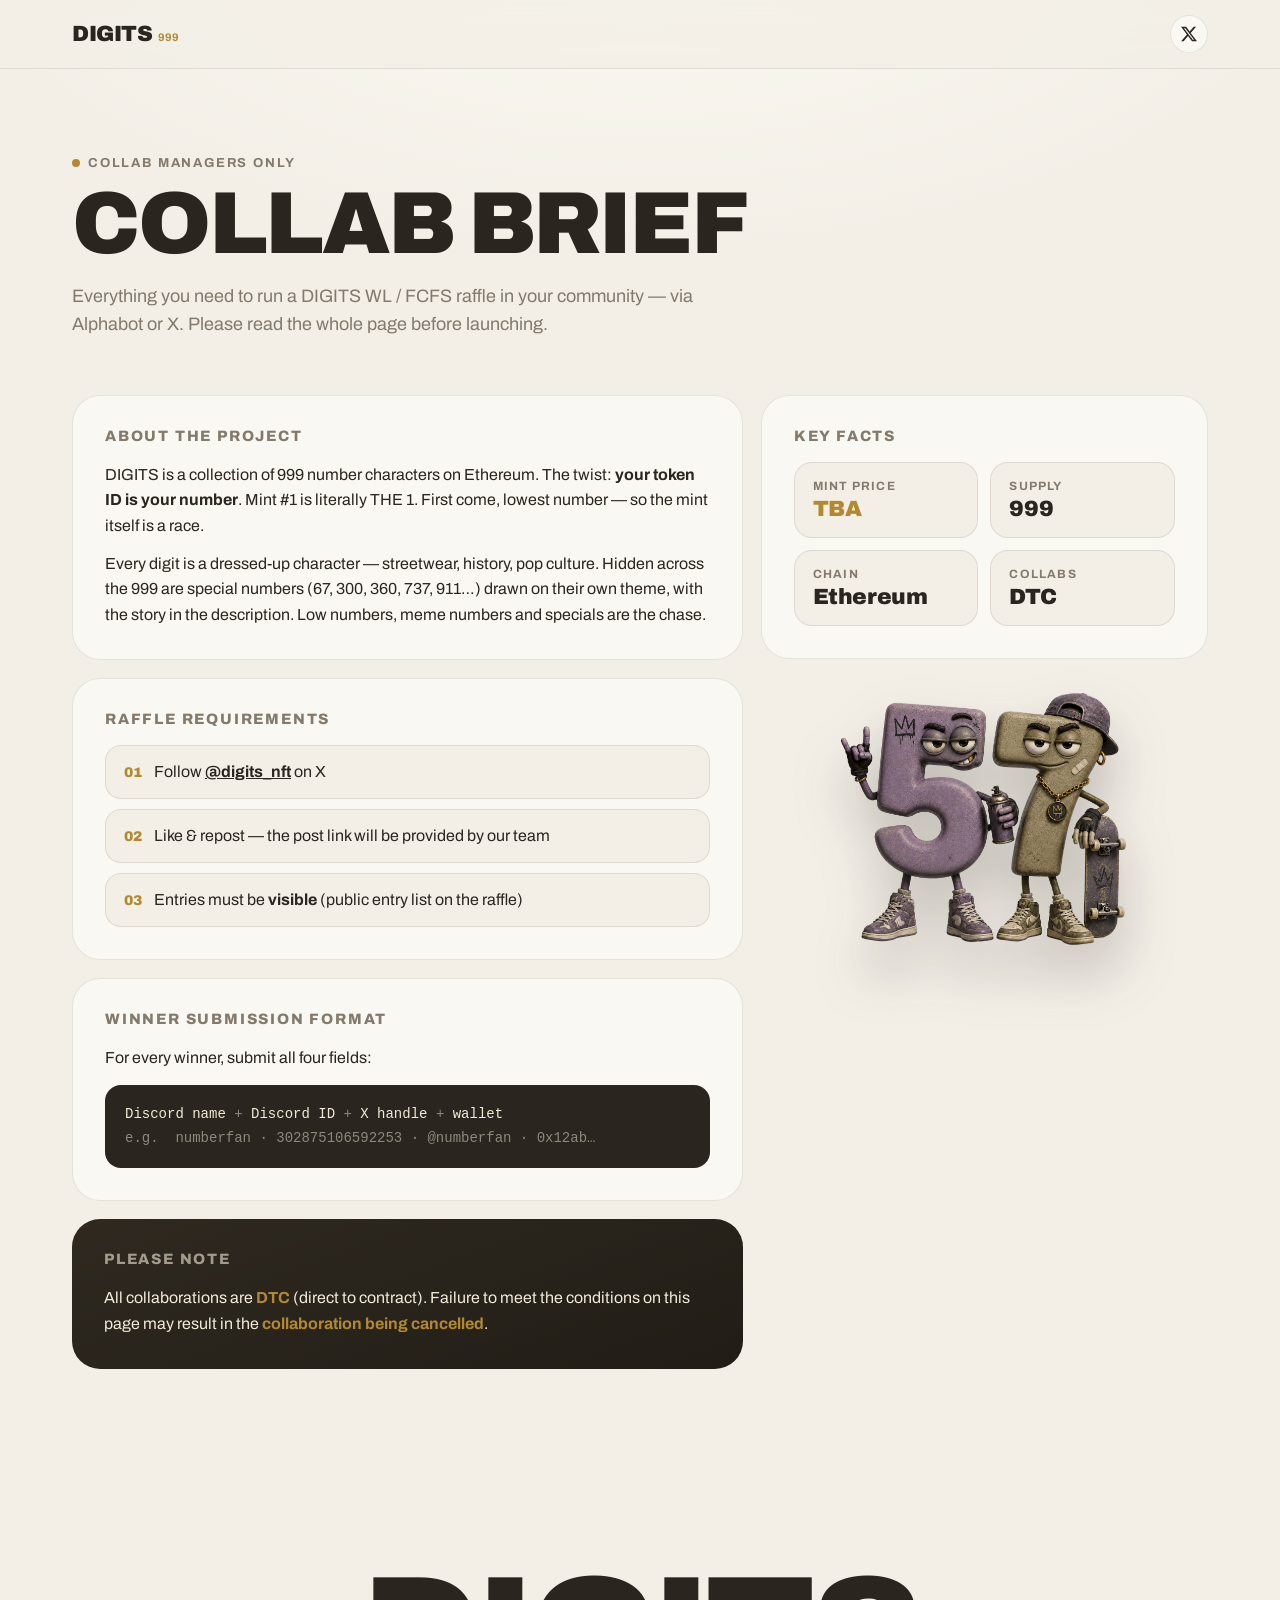
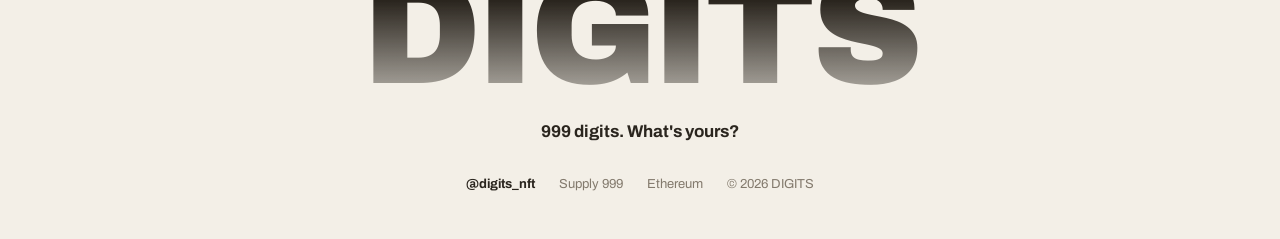
==== collab.html @ b5095eb8 "Add files via upload" ====
<!DOCTYPE html>
<html lang="en">
<head>
<meta charset="UTF-8" />
<meta name="viewport" content="width=device-width, initial-scale=1.0" />
<meta name="robots" content="noindex, nofollow" />
<title>DIGITS — Collab Brief</title>
<link rel="preconnect" href="https://fonts.googleapis.com" />
<link rel="preconnect" href="https://fonts.gstatic.com" crossorigin />
<link href="https://fonts.googleapis.com/css2?family=Archivo:wght@400;500;600;700;800;900&display=swap" rel="stylesheet" />
<link rel="stylesheet" href="digits.css" />
<style>
  .brief-hero { padding: 84px 0 56px; }
  .brief-hero h1 { font-size: clamp(48px, 7vw, 88px); margin: 14px 0 18px; }
  .brief-hero .sub { max-width: 640px; }

  .brief-grid {
    display: grid;
    grid-template-columns: 1.2fr 0.8fr;
    gap: 18px;
    align-items: start;
    padding-bottom: 96px;
  }
  .brief-col { display: grid; gap: 18px; min-width: 0; }

  .brief-card {
    background: var(--card);
    border: 1px solid var(--line);
    border-radius: var(--radius);
    padding: 32px;
  }
  .brief-card h2 {
    font-size: 15px;
    font-weight: 800;
    letter-spacing: 0.12em;
    text-transform: uppercase;
    color: var(--muted);
    margin-bottom: 18px;
  }
  .brief-card p { font-size: 16px; line-height: 1.6; color: var(--ink); text-wrap: pretty; }
  .brief-card p + p { margin-top: 12px; }

  .facts { display: grid; grid-template-columns: 1fr 1fr; gap: 12px; }
  .fact {
    background: var(--bg);
    border: 1px solid var(--line);
    border-radius: 18px;
    padding: 16px 18px;
  }
  .fact .k { font-size: 12px; font-weight: 700; letter-spacing: 0.1em; text-transform: uppercase; color: var(--muted); }
  .fact .v { font-size: 22px; font-weight: 900; letter-spacing: -0.02em; margin-top: 4px; }
  .fact .v.gold { color: var(--accent); }

  .req-list { display: grid; gap: 10px; list-style: none; }
  .req-list li {
    display: flex;
    align-items: baseline;
    gap: 12px;
    background: var(--bg);
    border: 1px solid var(--line);
    border-radius: 16px;
    padding: 14px 18px;
    font-size: 16px;
    line-height: 1.5;
  }
  .req-list .n {
    font-weight: 900;
    color: var(--accent);
    font-size: 14px;
    flex: none;
  }
  .req-list a { color: var(--ink); font-weight: 700; }

  .winner-format {
    background: var(--ink);
    color: #f1ead9;
    border-radius: 16px;
    padding: 18px 20px;
    font-family: ui-monospace, "SF Mono", Menlo, monospace;
    font-size: 14px;
    line-height: 1.7;
    overflow-x: auto;
    white-space: nowrap;
  }
  .winner-format .dim { color: rgba(241, 234, 217, 0.5); }

  .warn-card {
    background: linear-gradient(160deg, #2f2920 0%, #211d16 100%);
    color: #f1ead9;
    border: none;
  }
  .warn-card h2 { color: rgba(241, 234, 217, 0.6); }
  .warn-card p { color: #f1ead9; }
  .warn-card p strong { color: var(--accent); }

  .brief-char { text-align: center; padding: 8px 0 0; }
  .brief-char img { width: 100%; max-width: 300px; height: auto; filter: drop-shadow(0 30px 26px rgba(42, 37, 30, 0.25)); }

  @media (max-width: 920px) {
    .brief-grid { grid-template-columns: 1fr; }
    .brief-char { display: none; }
  }
  @media (max-width: 560px) {
    .facts { grid-template-columns: 1fr; }
    .brief-card { padding: 24px; }
  }
</style>
</head>
<body data-hero="lineup">

<nav class="nav" data-screen-label="Nav">
  <div class="wrap nav-inner">
    <a class="logo" href="index.html">DIGITS<sup>999</sup></a>
    <div class="nav-actions" style="margin-left: auto;">
      <a class="x-link" href="https://x.com/digits_nft" target="_blank" rel="noopener" aria-label="X / Twitter">
        <svg width="16" height="16" viewBox="0 0 24 24" fill="currentColor"><path d="M18.9 1.2h3.7l-8.1 9.3L24 22.8h-7.5l-5.9-7.7-6.7 7.7H.2l8.7-9.9L0 1.2h7.7l5.3 7 6-7zm-1.3 19.4h2L6.6 3.3h-2.2l13.2 17.3z"></path></svg>
      </a>
    </div>
  </div>
</nav>

<header class="brief-hero" data-screen-label="Collab Hero">
  <div class="wrap">
    <span class="eyebrow">Collab managers only</span>
    <h1 class="display">Collab brief</h1>
    <p class="sub">Everything you need to run a DIGITS WL / FCFS raffle in your community — via Alphabot or X. Please read the whole page before launching.</p>
  </div>
</header>

<main class="wrap brief-grid" data-screen-label="Collab Brief">
  <div class="brief-col">

    <section class="brief-card">
      <h2>About the project</h2>
      <p>DIGITS is a collection of 999 number characters on Ethereum. The twist: <strong>your token ID is your number</strong>. Mint #1 is literally THE 1. First come, lowest number — so the mint itself is a race.</p>
      <p>Every digit is a dressed-up character — streetwear, history, pop culture. Hidden across the 999 are special numbers (67, 300, 360, 737, 911&hellip;) drawn on their own theme, with the story in the description. Low numbers, meme numbers and specials are the chase.</p>
    </section>

    <section class="brief-card">
      <h2>Raffle requirements</h2>
      <ul class="req-list">
        <li><span class="n">01</span><span>Follow <a href="https://x.com/digits_nft" target="_blank" rel="noopener">@digits_nft</a> on X</span></li>
        <li><span class="n">02</span><span>Like &amp; repost — the post link will be provided by our team</span></li>
        <li><span class="n">03</span><span>Entries must be <strong>visible</strong> (public entry list on the raffle)</span></li>
      </ul>
    </section>

    <section class="brief-card">
      <h2>Winner submission format</h2>
      <p>For every winner, submit all four fields:</p>
      <div class="winner-format" style="margin-top: 14px;">
        Discord name <span class="dim">+</span> Discord ID <span class="dim">+</span> X handle <span class="dim">+</span> wallet<br />
        <span class="dim">e.g.&nbsp; numberfan &middot; 302875106592253 &middot; @numberfan &middot; 0x12ab&hellip;</span>
      </div>
    </section>

    <section class="brief-card warn-card">
      <h2>Please note</h2>
      <p>All collaborations are <strong>DTC</strong> (direct to contract). Failure to meet the conditions on this page may result in the <strong>collaboration being cancelled</strong>.</p>
    </section>

  </div>

  <div class="brief-col">
    <section class="brief-card">
      <h2>Key facts</h2>
      <div class="facts">
        <div class="fact"><div class="k">Mint price</div><div class="v gold">TBA</div></div>
        <div class="fact"><div class="k">Supply</div><div class="v">999</div></div>
        <div class="fact"><div class="k">Chain</div><div class="v">Ethereum</div></div>
        <div class="fact"><div class="k">Collabs</div><div class="v">DTC</div></div>
      </div>
    </section>
    <div class="brief-char">
      <img src="uploads/57_collab.png" alt="DIGITS characters 5 and 7" />
    </div>
  </div>
</main>

<footer class="footer" data-screen-label="Footer">
  <div class="wrap">
    <div class="giant">DIGITS</div>
    <p class="tagline">999 digits. What's yours?</p>
    <div class="footer-meta">
      <a href="https://x.com/digits_nft" target="_blank" rel="noopener">@digits_nft</a>
      <span>Supply 999</span>
      <span>Ethereum</span>
      <span>&copy; 2026 DIGITS</span>
    </div>
  </div>
</footer>

</body>
</html>
---- digits.css ----
/* ============ DIGITS — studio light ============ */
:root {
  --bg: #f3efe7;
  --bg-deep: #eae4d7;
  --card: #faf8f2;
  --ink: #2a251e;
  --muted: #837a6d;
  --line: rgba(42, 37, 30, 0.1);
  --accent: #b3892f;
  --accent-ink: #fff;
  --radius: 28px;
  --font: "Archivo", "Helvetica Neue", sans-serif;
}

* { margin: 0; padding: 0; box-sizing: border-box; }
html { scroll-behavior: smooth; }

body {
  font-family: var(--font);
  background:
    radial-gradient(1200px 600px at 50% -100px, #fdfaf3 0%, rgba(253, 250, 243, 0) 60%),
    var(--bg);
  color: var(--ink);
  -webkit-font-smoothing: antialiased;
  overflow-x: hidden;
}

img { user-select: none; -webkit-user-drag: none; }

.wrap { max-width: 1200px; margin: 0 auto; padding: 0 32px; }

/* ---------- type ---------- */
.display {
  font-weight: 900;
  text-transform: uppercase;
  letter-spacing: -0.025em;
  line-height: 0.92;
}
.eyebrow {
  display: inline-flex;
  align-items: center;
  gap: 8px;
  font-size: 13px;
  font-weight: 700;
  letter-spacing: 0.14em;
  text-transform: uppercase;
  color: var(--muted);
}
.eyebrow::before {
  content: "";
  width: 8px; height: 8px;
  border-radius: 50%;
  background: var(--accent);
}
.sub { font-size: 18px; line-height: 1.55; color: var(--muted); text-wrap: pretty; }
.gold { color: var(--accent); }

/* ---------- nav ---------- */
.nav {
  position: sticky;
  top: 0;
  z-index: 50;
  background: color-mix(in oklab, var(--bg) 80%, transparent);
  backdrop-filter: blur(14px);
  -webkit-backdrop-filter: blur(14px);
  border-bottom: 1px solid var(--line);
}
.nav-inner {
  display: flex;
  align-items: center;
  gap: 28px;
  height: 68px;
}
.logo {
  font-weight: 900;
  font-size: 22px;
  letter-spacing: -0.02em;
  text-decoration: none;
  color: var(--ink);
  display: flex;
  align-items: baseline;
  gap: 6px;
}
.logo sup { font-size: 11px; font-weight: 700; color: var(--accent); letter-spacing: 0; }
.nav-links { display: flex; gap: 24px; margin-left: auto; }
.nav-links a {
  font-size: 14px;
  font-weight: 600;
  color: var(--muted);
  text-decoration: none;
  white-space: nowrap;
  transition: color 0.15s;
}
.nav-links a:hover { color: var(--ink); }
.nav-actions { display: flex; align-items: center; gap: 12px; }
.x-link {
  display: grid;
  place-items: center;
  width: 38px; height: 38px;
  border-radius: 50%;
  border: 1px solid var(--line);
  color: var(--ink);
  background: var(--card);
  transition: transform 0.15s;
}
.x-link:hover { transform: translateY(-2px); }

/* ---------- buttons ---------- */
.btn {
  display: inline-flex;
  align-items: center;
  justify-content: center;
  gap: 8px;
  font-family: var(--font);
  font-size: 15px;
  font-weight: 800;
  letter-spacing: 0.02em;
  padding: 14px 26px;
  border-radius: 999px;
  border: none;
  cursor: pointer;
  text-decoration: none;
  white-space: nowrap;
  transition: transform 0.15s, box-shadow 0.15s, background 0.15s;
}
.btn-primary {
  background: var(--ink);
  color: #f6f2ea;
  box-shadow: 0 10px 24px -10px rgba(42, 37, 30, 0.45);
}
.btn-primary:hover { transform: translateY(-2px); box-shadow: 0 16px 30px -10px rgba(42, 37, 30, 0.5); }
.btn-ghost {
  background: transparent;
  color: var(--ink);
  border: 1.5px solid var(--line);
}
.btn-ghost:hover { border-color: var(--ink); }
.btn-sm { padding: 10px 18px; font-size: 13px; }

/* ---------- hero shared ---------- */
.hero { position: relative; padding: 32px 0 0; }
.hero-variant { display: none; }
body[data-hero="lineup"] .hv-lineup,
body[data-hero="solo"] .hv-solo,
body[data-hero="float"] .hv-float { display: block; }

.char { filter: drop-shadow(0 30px 22px rgba(42, 37, 30, 0.22)); }

.bubble {
  position: absolute;
  background: var(--card);
  border: 1px solid var(--line);
  box-shadow: 0 12px 28px -14px rgba(42, 37, 30, 0.35);
  border-radius: 999px;
  padding: 9px 16px;
  font-size: 14px;
  font-weight: 700;
  white-space: nowrap;
  z-index: 3;
}
.bubble::after {
  content: "";
  position: absolute;
  bottom: -5px;
  left: 24px;
  width: 10px; height: 10px;
  background: var(--card);
  border-right: 1px solid var(--line);
  border-bottom: 1px solid var(--line);
  transform: rotate(45deg);
}

/* ---------- hero: lineup ---------- */
.hv-lineup .hero-copy { text-align: center; max-width: 760px; margin: 0 auto; }
.hv-lineup h1 { font-size: clamp(48px, 7.5vw, 96px); margin: 18px 0 16px; }
.hv-lineup .sub { max-width: 540px; margin: 0 auto 28px; }
.hero-ctas { display: flex; gap: 14px; justify-content: center; flex-wrap: wrap; }

.stage {
  position: relative;
  max-width: 1240px;
  margin: 40px auto 0;
  padding: 0 24px;
}
.stage-arch {
  position: absolute;
  inset: auto 0 0;
  height: 86%;
  border-radius: 999px 999px 0 0;
  background:
    radial-gradient(120% 90% at 50% 0%, #fdfaf2 0%, var(--bg-deep) 78%);
  box-shadow: inset 0 -40px 60px -40px rgba(42, 37, 30, 0.18);
}
.lineup {
  position: relative;
  display: flex;
  align-items: flex-end;
  justify-content: center;
  z-index: 2;
}
.lineup img {
  height: clamp(150px, 22vw, 270px);
  margin: 0 clamp(-20px, -1.2vw, -6px);
}
.stage-floor {
  position: relative;
  height: 1px;
  background: var(--line);
  margin: 0 -24px;
}
.hv-lineup .bubble-1 { top: -8px; left: 12%; transform: rotate(-4deg); }
.hv-lineup .bubble-2 { top: -22px; right: 10%; transform: rotate(3deg); }

/* ---------- hero: solo ---------- */
.hv-solo .hero-grid {
  display: grid;
  grid-template-columns: 1.05fr 0.95fr;
  gap: 48px;
  align-items: center;
  padding-bottom: 64px;
}
.hv-solo h1 { font-size: clamp(48px, 6.5vw, 88px); margin: 18px 0 16px; }
.hv-solo .sub { max-width: 460px; margin-bottom: 28px; }
.hv-solo .hero-ctas { justify-content: flex-start; }
.solo-arch {
  position: relative;
  border-radius: 999px 999px var(--radius) var(--radius);
  background: radial-gradient(120% 90% at 50% 0%, #fdfaf2 0%, var(--bg-deep) 80%);
  box-shadow: inset 0 -36px 50px -36px rgba(42, 37, 30, 0.2);
  padding: 56px 32px 0;
  text-align: center;
}
.solo-arch img { height: clamp(320px, 34vw, 460px); position: relative; z-index: 2; }
.solo-arch .bubble { top: 14%; right: 8%; transform: rotate(4deg); }
.solo-floor { height: 1px; background: var(--line); }

/* ---------- hero: float ---------- */
.hv-float { position: relative; padding-bottom: 90px; }
.hv-float .hero-copy {
  text-align: center;
  max-width: 720px;
  margin: 44px auto 0;
  position: relative;
  z-index: 2;
}
.hv-float h1 { font-size: clamp(52px, 8vw, 110px); margin: 18px 0 16px; }
.hv-float .sub { max-width: 520px; margin: 0 auto 28px; }
.float-char { position: absolute; z-index: 1; }
.float-char img { height: 100%; }
.fc-1 { left: 4%; top: 12%; height: clamp(180px, 22vw, 300px); animation: floaty 7s ease-in-out -2.6s infinite; }
.fc-5 { right: 4%; top: 18%; height: clamp(190px, 23vw, 310px); animation: floaty 8s ease-in-out -5.1s infinite; }
.fc-2 { left: 16%; bottom: -4%; height: clamp(120px, 13vw, 180px); transform: rotate(-5deg); animation: floaty 9s ease-in-out -1.3s infinite; }
.fc-3 { right: 17%; bottom: -7%; height: clamp(124px, 14vw, 190px); transform: rotate(4deg); animation: floaty 7.5s ease-in-out -6.4s infinite; }
@keyframes floaty {
  0%, 100% { translate: 0 0; }
  50% { translate: 0 -16px; }
}
@media (prefers-reduced-motion: reduce) {
  .float-char { animation: none !important; }
}

/* ---------- marquee ---------- */
.marquee {
  border-top: 1px solid var(--line);
  border-bottom: 1px solid var(--line);
  background: var(--card);
  overflow: hidden;
  padding: 14px 0;
  margin-top: 0;
}
.marquee-track {
  display: flex;
  gap: 48px;
  width: max-content;
  animation: scroll 30s linear infinite;
  font-size: 14px;
  font-weight: 800;
  letter-spacing: 0.16em;
  text-transform: uppercase;
  white-space: nowrap;
}
.marquee-track span { display: flex; align-items: center; gap: 48px; }
.marquee-track .dot { color: var(--accent); }
@keyframes scroll { to { transform: translateX(-50%); } }
@media (prefers-reduced-motion: reduce) {
  .marquee-track { animation: none; }
}

/* ---------- sections ---------- */
.section { padding: 110px 0; }
.section-head { max-width: 640px; margin-bottom: 56px; }
.section-head h2 { font-size: clamp(36px, 4.5vw, 60px); margin: 16px 0 14px; }

/* ---------- rule (concept) ---------- */
.rule-grid {
  display: grid;
  grid-template-columns: 1.1fr 0.9fr;
  gap: 64px;
  align-items: center;
}
.rule-grid .section-head { margin-bottom: 32px; }
.rule-points { display: grid; gap: 0; border-top: 1px solid var(--line); }
.rule-point {
  display: flex;
  align-items: baseline;
  gap: 18px;
  padding: 18px 0;
  border-bottom: 1px solid var(--line);
}
.rule-point b { font-size: 17px; font-weight: 800; white-space: nowrap; }
.rule-point span { color: var(--muted); font-size: 15px; }
.rule-num {
  font-weight: 900;
  font-size: 14px;
  color: var(--accent);
  letter-spacing: 0.08em;
}
.rule-card {
  position: relative;
  border-radius: var(--radius);
  background: radial-gradient(130% 100% at 50% 0%, #fdfaf2 0%, var(--bg-deep) 85%);
  border: 1px solid var(--line);
  padding: 48px 32px 0;
  text-align: center;
  overflow: hidden;
}
.rule-card img { height: clamp(280px, 26vw, 360px); position: relative; z-index: 2; }
.rule-card .tag {
  position: absolute;
  top: 24px;
  left: 24px;
  z-index: 3;
  background: var(--ink);
  color: #f6f2ea;
  font-size: 13px;
  font-weight: 800;
  letter-spacing: 0.06em;
  padding: 8px 14px;
  border-radius: 999px;
  transform: rotate(-3deg);
}
.rule-card .tag.gold-tag {
  top: auto; left: auto;
  bottom: 28px; right: 24px;
  background: var(--accent);
  color: var(--accent-ink);
  transform: rotate(2deg);
}

/* ---------- rarity ---------- */
.rarity-grid {
  display: grid;
  grid-template-columns: repeat(4, 1fr);
  gap: 18px;
}
.rarity-card {
  background: var(--card);
  border: 1px solid var(--line);
  border-radius: var(--radius);
  padding: 28px 24px 24px;
  display: flex;
  flex-direction: column;
  gap: 4px;
  min-height: 240px;
  transition: transform 0.18s, box-shadow 0.18s;
}
.rarity-card:hover { transform: translateY(-4px); box-shadow: 0 24px 40px -24px rgba(42, 37, 30, 0.3); }
.rarity-card .big {
  font-weight: 900;
  font-size: clamp(44px, 4.6vw, 64px);
  letter-spacing: -0.03em;
  line-height: 1;
  margin-bottom: auto;
}
.rarity-card h3 { font-size: 15px; font-weight: 800; text-transform: uppercase; letter-spacing: 0.08em; margin-top: 20px; }
.rarity-card p { font-size: 14px; color: var(--muted); }
.count-chip {
  align-self: flex-start;
  font-size: 12px;
  font-weight: 800;
  letter-spacing: 0.08em;
  padding: 5px 11px;
  border-radius: 999px;
  background: var(--bg-deep);
  color: var(--ink);
  margin-bottom: 18px;
}
.rarity-card.special {
  background: linear-gradient(160deg, #2f2920 0%, #211d16 100%);
  border-color: transparent;
  color: #f1ead9;
}
.rarity-card.special .big { color: var(--accent); }
.rarity-card.special p { color: rgba(241, 234, 217, 0.65); }
.rarity-card.special .count-chip { background: rgba(241, 234, 217, 0.12); color: #f1ead9; }

/* ---------- specials ---------- */
.specials { background: var(--card); border-top: 1px solid var(--line); border-bottom: 1px solid var(--line); }
.specials-grid {
  display: grid;
  grid-template-columns: repeat(3, 1fr);
  gap: 18px;
}
.special-card {
  min-width: 0;
  background: var(--bg);
  border: 1px solid var(--line);
  border-radius: var(--radius);
  padding: 28px 24px 24px;
  text-align: center;
  transition: transform 0.18s, box-shadow 0.18s;
}
.special-card:hover { transform: translateY(-4px); box-shadow: 0 24px 40px -24px rgba(42, 37, 30, 0.3); }
.special-card img { height: 240px; max-width: 100%; object-fit: contain; margin-bottom: 18px; filter: drop-shadow(0 18px 14px rgba(42, 37, 30, 0.18)); }
.special-card .num {
  font-weight: 900;
  font-size: 26px;
  letter-spacing: -0.02em;
}
.special-card .meaning { font-size: 14px; color: var(--muted); margin-top: 4px; }
.special-card.mystery {
  display: flex;
  flex-direction: column;
  align-items: center;
  justify-content: center;
  background: repeating-linear-gradient(-45deg, var(--bg) 0 14px, var(--bg-deep) 14px 28px);
}
.special-card.mystery .num { font-size: 56px; color: var(--accent); }

/* ---------- phases ---------- */
.phases-grid {
  display: grid;
  grid-template-columns: repeat(3, 1fr);
  gap: 18px;
  counter-reset: phase;
}
.phase-card {
  background: var(--card);
  border: 1px solid var(--line);
  border-radius: var(--radius);
  padding: 30px 28px;
  position: relative;
}
.phase-card .phase-num {
  font-weight: 900;
  font-size: 13px;
  letter-spacing: 0.14em;
  color: var(--accent);
}
.phase-card h3 { font-size: 26px; font-weight: 900; text-transform: uppercase; letter-spacing: -0.01em; margin: 10px 0 8px; }
.phase-card p { font-size: 14.5px; line-height: 1.55; color: var(--muted); }
.phase-meta {
  display: flex;
  gap: 10px;
  flex-wrap: wrap;
  margin-top: 40px;
  justify-content: center;
}
.meta-chip {
  font-size: 13px;
  font-weight: 800;
  letter-spacing: 0.1em;
  text-transform: uppercase;
  padding: 10px 18px;
  border-radius: 999px;
  border: 1px solid var(--line);
  background: var(--card);
}
.meta-chip.hot { background: var(--ink); color: #f6f2ea; border-color: var(--ink); }

/* ---------- raffle ---------- */
.raffle { background: linear-gradient(160deg, #2f2920 0%, #1f1b15 100%); color: #f1ead9; }
.raffle .section-head h2 { color: #f6f0e0; }
.raffle .eyebrow { color: rgba(241, 234, 217, 0.6); }
.raffle .sub { color: rgba(241, 234, 217, 0.65); }
.raffle-grid {
  display: grid;
  grid-template-columns: 0.9fr 1.1fr;
  gap: 64px;
  align-items: center;
}
.raffle-char { text-align: center; position: relative; }
.raffle-char img { height: clamp(340px, 34vw, 490px); filter: drop-shadow(0 30px 26px rgba(0, 0, 0, 0.45)); }
.raffle-char .bubble { top: 0; right: 10%; color: var(--ink); transform: rotate(3deg); }
.raffle-form {
  background: rgba(246, 240, 224, 0.06);
  border: 1px solid rgba(246, 240, 224, 0.14);
  border-radius: var(--radius);
  padding: 36px;
  backdrop-filter: blur(6px);
}
.field { margin-bottom: 18px; }
.field label {
  display: block;
  font-size: 12px;
  font-weight: 800;
  letter-spacing: 0.12em;
  text-transform: uppercase;
  color: rgba(241, 234, 217, 0.55);
  margin-bottom: 8px;
}
.field input {
  width: 100%;
  font-family: var(--font);
  font-size: 16px;
  font-weight: 600;
  color: #f6f0e0;
  background: rgba(0, 0, 0, 0.25);
  border: 1px solid rgba(246, 240, 224, 0.14);
  border-radius: 14px;
  padding: 14px 16px;
  outline: none;
  transition: border-color 0.15s;
}
.field input::placeholder { color: rgba(241, 234, 217, 0.3); font-weight: 500; }
.field input:focus { border-color: var(--accent); }
.field input.invalid { border-color: #c4524e; }
.tasks { display: grid; grid-template-columns: repeat(2, 1fr); gap: 10px; margin: 26px 0; }
.task {
  display: flex;
  flex-direction: column;
  align-items: center;
  gap: 8px;
  padding: 16px 10px 14px;
  border-radius: 16px;
  border: 1px solid rgba(246, 240, 224, 0.14);
  background: rgba(0, 0, 0, 0.18);
  color: #f1ead9;
  font-family: var(--font);
  font-size: 13px;
  font-weight: 700;
  cursor: pointer;
  text-decoration: none;
  transition: transform 0.15s, border-color 0.15s, background 0.15s;
}
.task:hover { transform: translateY(-2px); border-color: rgba(246, 240, 224, 0.4); }
.task svg { width: 22px; height: 22px; }
.task.done { border-color: var(--accent); background: rgba(179, 137, 47, 0.14); }
.task .check { display: none; font-size: 11px; font-weight: 800; letter-spacing: 0.1em; color: var(--accent); }
.task.done .check { display: block; }
.task.done .task-label { display: none; }
.btn-enter {
  width: 100%;
  background: var(--accent);
  color: var(--accent-ink);
  font-size: 16px;
  padding: 17px;
  box-shadow: 0 14px 30px -12px color-mix(in oklab, var(--accent) 70%, black);
}
.btn-enter:hover { transform: translateY(-2px); }
.btn-enter:disabled { opacity: 0.5; cursor: not-allowed; transform: none; }
.raffle-note { font-size: 13px; color: rgba(241, 234, 217, 0.45); text-align: center; margin-top: 14px; }
.raffle-success { text-align: center; padding: 40px 10px; display: none; }
.raffle-success .big-check { font-size: 52px; }
.raffle-success h3 { font-size: 30px; font-weight: 900; text-transform: uppercase; margin: 14px 0 8px; }
.raffle-success p { color: rgba(241, 234, 217, 0.65); }
.raffle-form.entered .raffle-fields { display: none; }
.raffle-form.entered .raffle-success { display: block; }
.form-error { color: #e08784; font-size: 13.5px; font-weight: 600; margin-top: 12px; text-align: center; display: none; }

/* ---------- traits ---------- */

.trait-name {
  font-size: 15px;
  font-weight: 800;
  text-transform: uppercase;
  letter-spacing: 0.06em;
}
.trait-era { font-size: 13px; color: var(--muted); margin-top: 3px; }
.trait-q {
  font-weight: 900;
  font-size: 56px;
  letter-spacing: -0.02em;
  color: var(--accent);
}

/* Variant A: grid */
.tgrid {
  display: grid;
  grid-template-columns: repeat(4, 1fr);
  gap: 18px;
}
.trait-card {
  background: var(--card);
  border: 1px solid var(--line);
  border-radius: var(--radius);
  padding: 22px 18px 20px;
  text-align: center;
  transition: transform 0.18s, box-shadow 0.18s;
}
.trait-card:hover { transform: translateY(-4px); box-shadow: 0 24px 40px -24px rgba(42, 37, 30, 0.3); }
.trait-card img {
  width: 100%;
  height: auto;
  margin-bottom: 12px;
  filter: drop-shadow(0 14px 12px rgba(42, 37, 30, 0.16));
}
.trait-card.trait-mystery {
  display: flex;
  flex-direction: column;
  align-items: center;
  justify-content: center;
  gap: 2px;
  background: repeating-linear-gradient(-45deg, var(--card) 0 14px, var(--bg-deep) 14px 28px);
}
.trait-card.trait-mystery .trait-q { margin-bottom: 10px; }

@media (max-width: 920px) {
  .tgrid { grid-template-columns: repeat(2, 1fr); }
}
@media (max-width: 560px) {
  .tgrid { grid-template-columns: 1fr 1fr; gap: 12px; }
  .trait-card { padding: 14px 10px 14px; border-radius: 18px; }
  .trait-name { font-size: 12.5px; letter-spacing: 0.04em; }
  .trait-era { font-size: 11px; }
}

/* ---------- footer ---------- */
.footer { padding: 90px 0 48px; text-align: center; }
.footer .giant {
  font-size: clamp(64px, 12vw, 180px);
  font-weight: 900;
  letter-spacing: -0.03em;
  line-height: 1;
  background: linear-gradient(180deg, var(--ink) 30%, rgba(42, 37, 30, 0.25));
  -webkit-background-clip: text;
  background-clip: text;
  color: transparent;
}
.footer .tagline { font-size: 17px; font-weight: 700; margin-top: 14px; }
.footer-meta {
  display: flex;
  gap: 24px;
  justify-content: center;
  align-items: center;
  margin-top: 36px;
  font-size: 13px;
  color: var(--muted);
}
.footer-meta a { color: var(--ink); font-weight: 700; text-decoration: none; }
.footer-meta a:hover { color: var(--accent); }

/* ---------- responsive ---------- */
@media (max-width: 920px) {
  .nav-links { display: none; }
  .rule-grid, .raffle-grid, .hv-solo .hero-grid { grid-template-columns: 1fr; gap: 40px; }
  .rarity-grid { grid-template-columns: repeat(2, 1fr); }
  .specials-grid { grid-template-columns: repeat(2, 1fr); }
  .phases-grid { grid-template-columns: 1fr; }
  .section { padding: 72px 0; }
  .fc-2, .fc-3 { display: none; }
  .raffle-char { display: none; }
}
@media (max-width: 700px) {
  .rule-point { flex-wrap: wrap; row-gap: 4px; }
  .rule-point span { flex-basis: 100%; }
}
@media (max-width: 560px) {
  .wrap { padding: 0 20px; }
  .specials-grid { grid-template-columns: 1fr; }
  .rarity-grid { grid-template-columns: 1fr 1fr; }
  .lineup img:nth-child(2), .lineup img:nth-child(4) { display: none; }
  .lineup img { height: clamp(150px, 30vw, 220px); }
  .tasks { grid-template-columns: 1fr; }
  .bubble { display: none; }
}
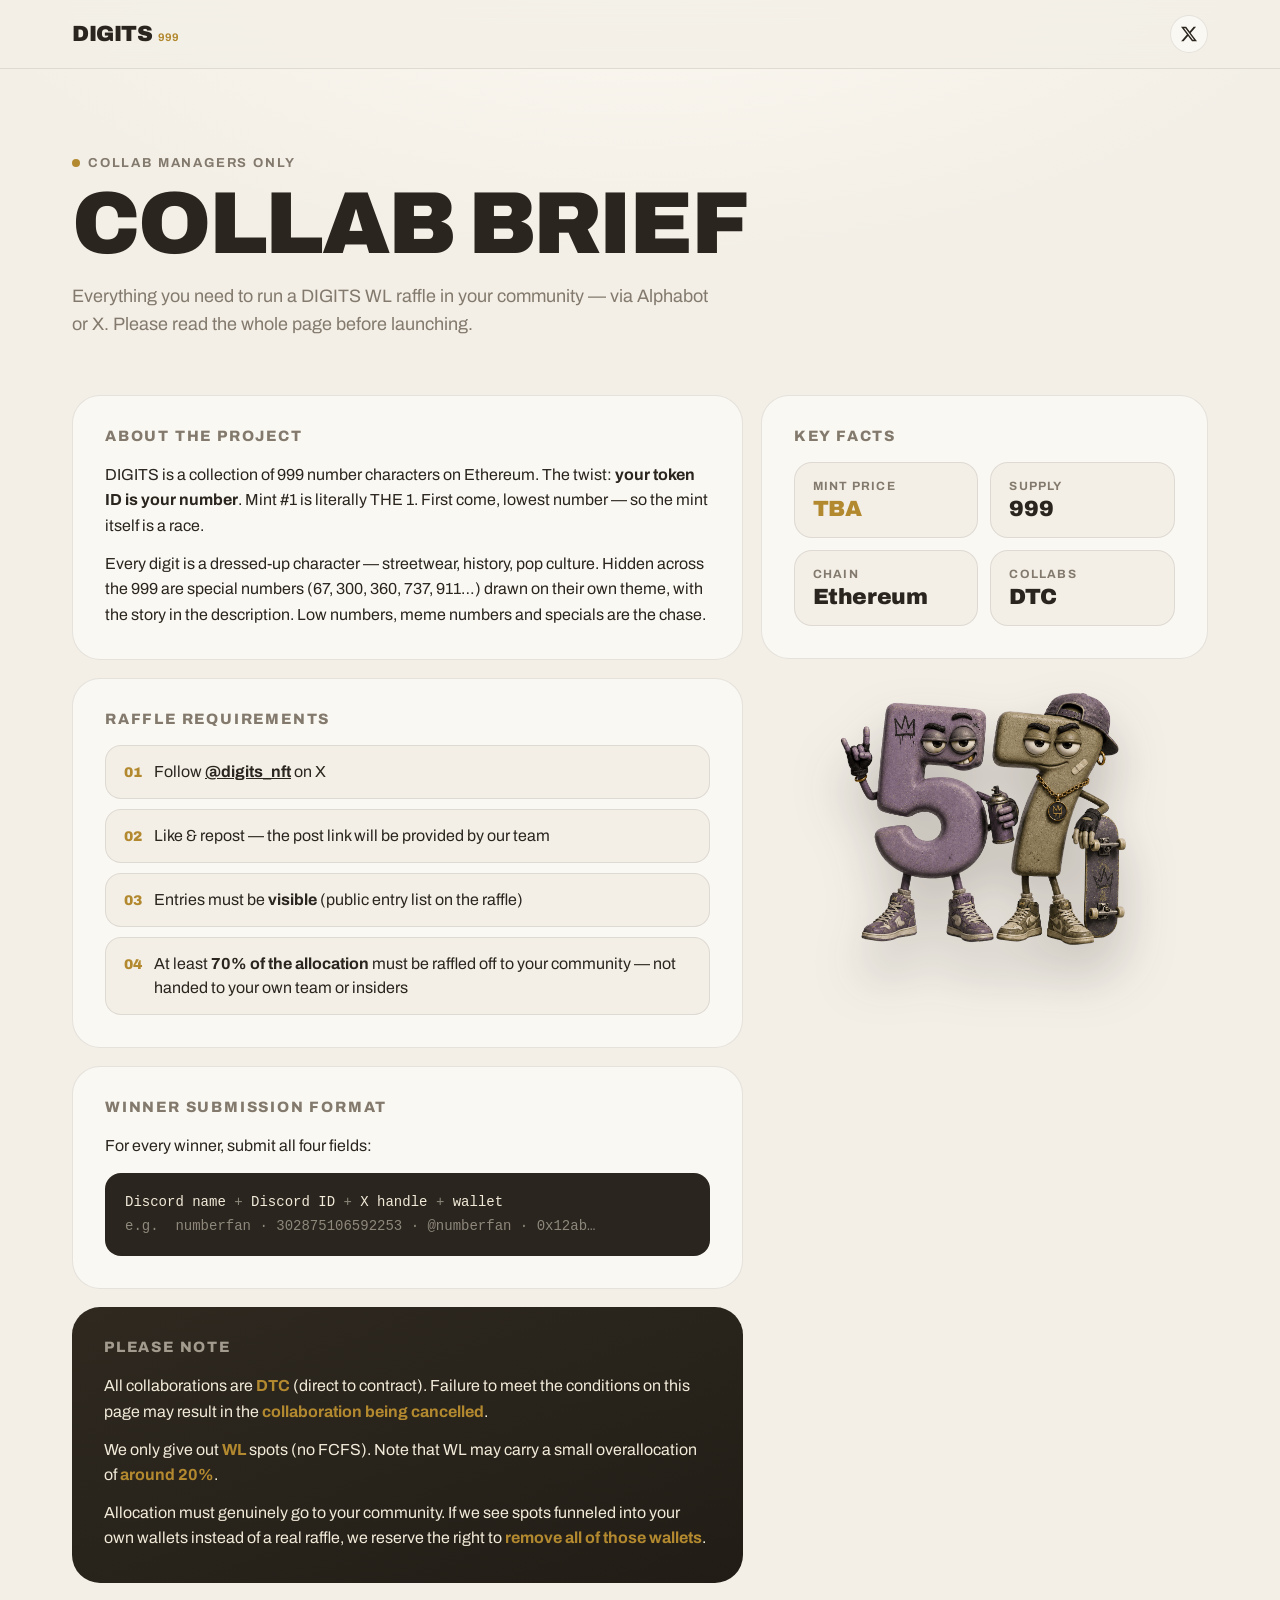
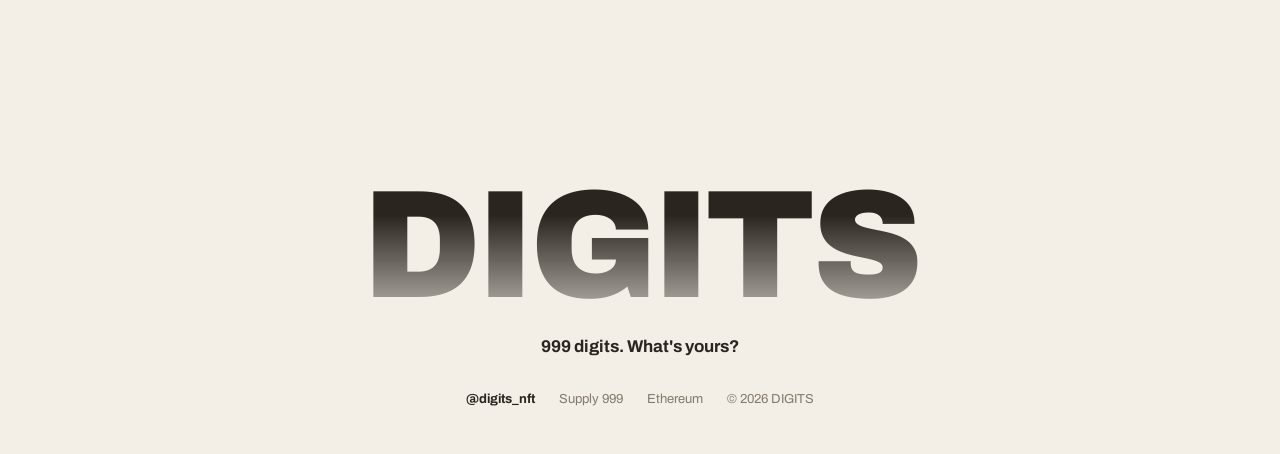
==== commit af983be2: "Add files via upload" ====
--- a/collab.html
+++ b/collab.html
@@ -123,7 +123,7 @@
   <div class="wrap">
     <span class="eyebrow">Collab managers only</span>
     <h1 class="display">Collab brief</h1>
-    <p class="sub">Everything you need to run a DIGITS WL / FCFS raffle in your community — via Alphabot or X. Please read the whole page before launching.</p>
+    <p class="sub">Everything you need to run a DIGITS WL raffle in your community — via Alphabot or X. Please read the whole page before launching.</p>
   </div>
 </header>
 
@@ -142,6 +142,7 @@
         <li><span class="n">01</span><span>Follow <a href="https://x.com/digits_nft" target="_blank" rel="noopener">@digits_nft</a> on X</span></li>
         <li><span class="n">02</span><span>Like &amp; repost — the post link will be provided by our team</span></li>
         <li><span class="n">03</span><span>Entries must be <strong>visible</strong> (public entry list on the raffle)</span></li>
+        <li><span class="n">04</span><span>At least <strong>70% of the allocation</strong> must be raffled off to your community &mdash; not handed to your own team or insiders</span></li>
       </ul>
     </section>
 
@@ -157,6 +158,8 @@
     <section class="brief-card warn-card">
       <h2>Please note</h2>
       <p>All collaborations are <strong>DTC</strong> (direct to contract). Failure to meet the conditions on this page may result in the <strong>collaboration being cancelled</strong>.</p>
+      <p>We only give out <strong>WL</strong> spots (no FCFS). Note that WL may carry a small overallocation of <strong>around 20%</strong>.</p>
+      <p>Allocation must genuinely go to your community. If we see spots funneled into your own wallets instead of a real raffle, we reserve the right to <strong>remove all of those wallets</strong>.</p>
     </section>
 
   </div>
